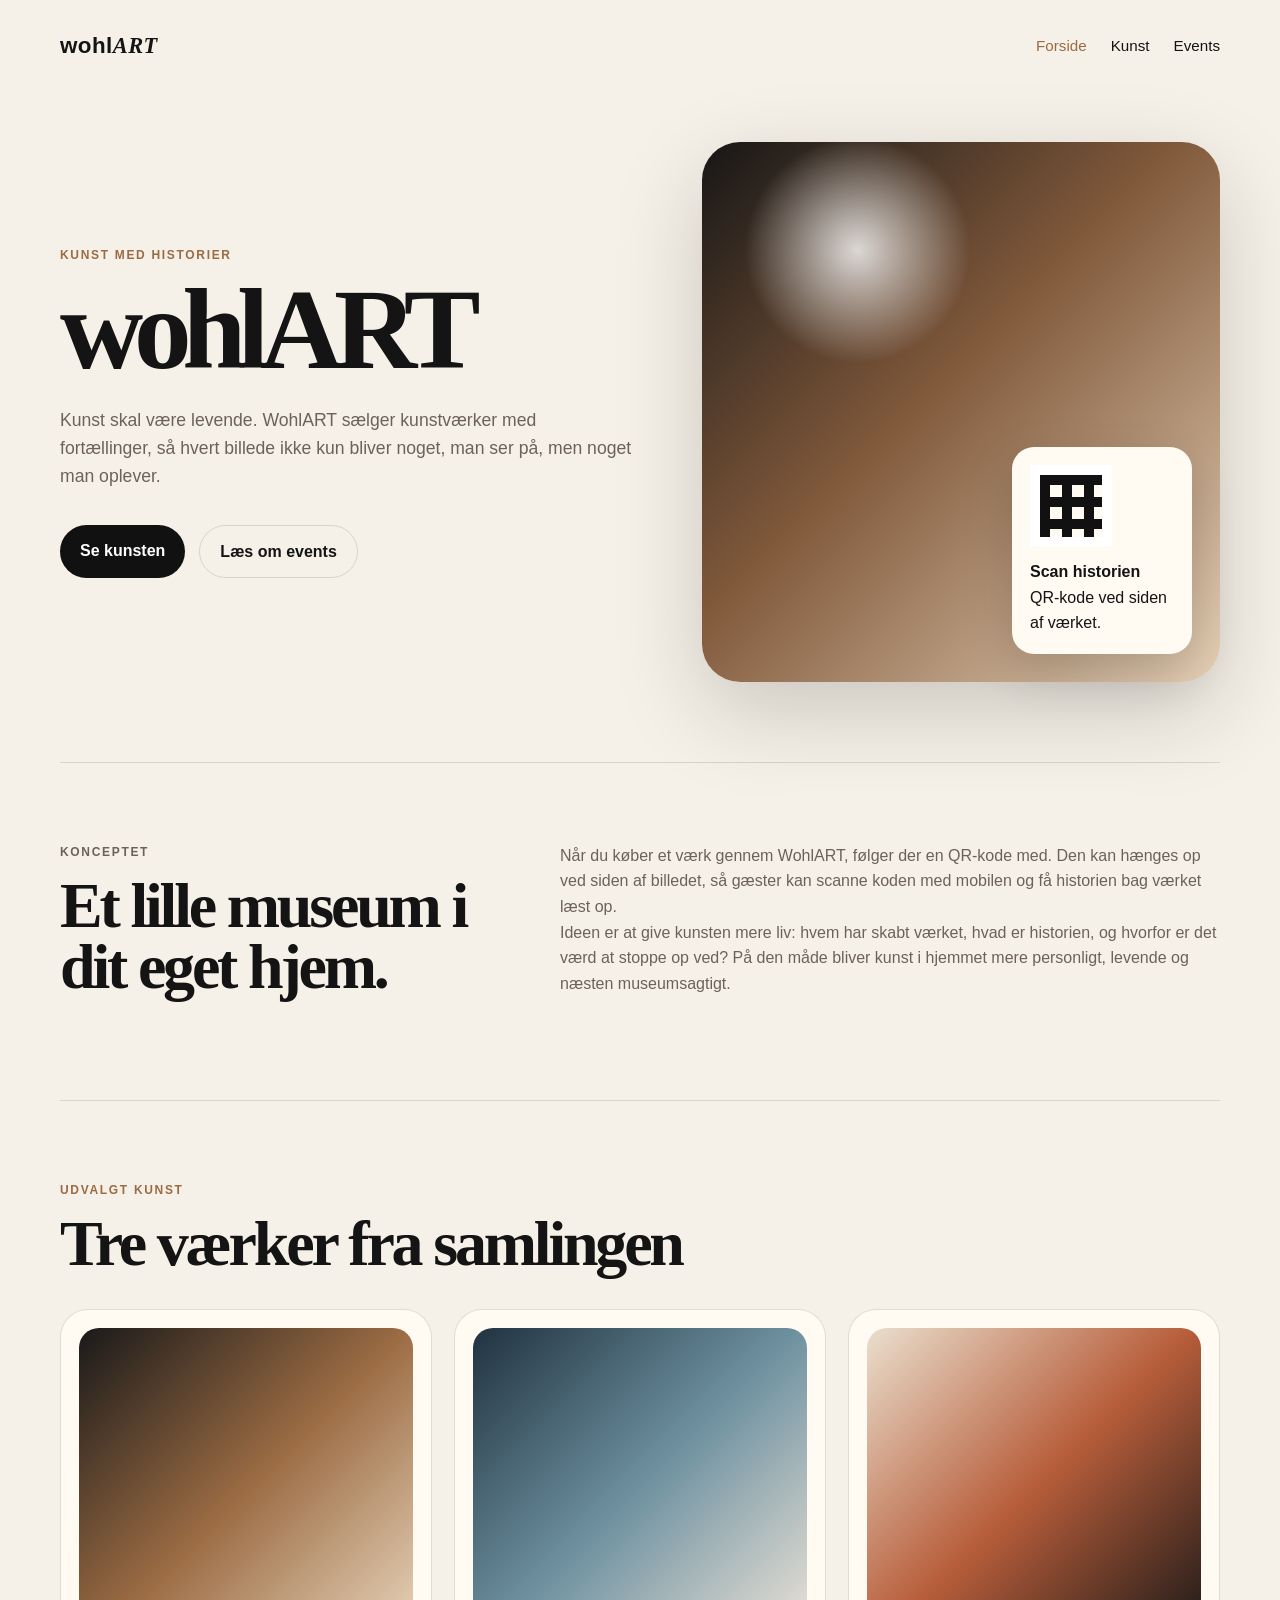
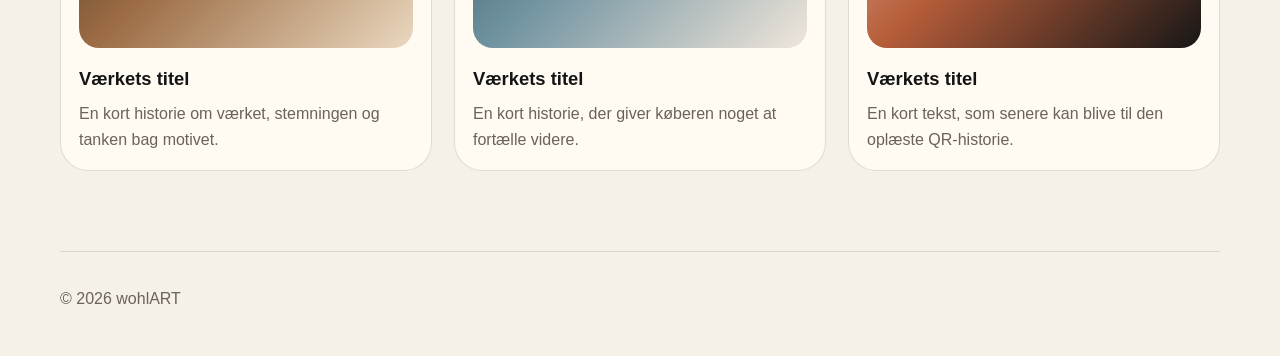
==== index.html @ 7869e597 "Add files via upload" ====
<!DOCTYPE html>
<html lang="da">
<head>
  <meta charset="UTF-8" />
  <meta name="viewport" content="width=device-width, initial-scale=1.0" />
  <title>wohlART | Forside</title>
  <link rel="stylesheet" href="styles.css" />
</head>
<body>
  <header class="header">
  <a class="logo" href="index.html">wohl<span>ART</span></a>
  <nav>
    <a class="active" href="index.html">Forside</a>
    <a class="" href="kunst.html">Kunst</a>
    <a class="" href="events.html">Events</a>
  </nav>
</header>

  <main>
    <section class="hero">
      <div>
        <p class="eyebrow">Kunst med historier</p>
        <h1>wohlART</h1>
        <p class="lead">
          Kunst skal være levende. WohlART sælger kunstværker med fortællinger,
          så hvert billede ikke kun bliver noget, man ser på, men noget man oplever.
        </p>
        <div class="actions">
          <a class="button dark" href="kunst.html">Se kunsten</a>
          <a class="button light" href="events.html">Læs om events</a>
        </div>
      </div>

      <div class="visual">
        <div class="qr-card">
          <div class="qr"></div>
          <strong>Scan historien</strong>
          <p>QR-kode ved siden af værket.</p>
        </div>
      </div>
    </section>

    <section class="section concept">
      <div>
        <p class="eyebrow">Konceptet</p>
        <h2>Et lille museum i dit eget hjem.</h2>
      </div>
      <div>
        <p>
          Når du køber et værk gennem WohlART, følger der en QR-kode med. Den kan
          hænges op ved siden af billedet, så gæster kan scanne koden med mobilen
          og få historien bag værket læst op.
        </p>
        <p>
          Ideen er at give kunsten mere liv: hvem har skabt værket, hvad er
          historien, og hvorfor er det værd at stoppe op ved? På den måde bliver
          kunst i hjemmet mere personligt, levende og næsten museumsagtigt.
        </p>
      </div>
    </section>

    <section class="section">
      <p class="eyebrow">Udvalgt kunst</p>
      <h2>Tre værker fra samlingen</h2>

      <div class="gallery">
        <article class="art-card">
          <div class="art-image"></div>
          <h3>Værkets titel</h3>
          <p>En kort historie om værket, stemningen og tanken bag motivet.</p>
        </article>

        <article class="art-card">
          <div class="art-image two"></div>
          <h3>Værkets titel</h3>
          <p>En kort historie, der giver køberen noget at fortælle videre.</p>
        </article>

        <article class="art-card">
          <div class="art-image three"></div>
          <h3>Værkets titel</h3>
          <p>En kort tekst, som senere kan blive til den oplæste QR-historie.</p>
        </article>
      </div>
    </section>
  </main>

  <footer>© 2026 wohlART</footer>
</body>
</html>
---- styles.css ----
* {
  box-sizing: border-box;
  margin: 0;
  padding: 0;
}

:root {
  --bg: #f6f1e8;
  --paper: #fffaf2;
  --text: #141414;
  --muted: #6b6259;
  --dark: #111;
  --accent: #9b6b43;
  --line: rgba(0, 0, 0, 0.12);
}

body {
  font-family: Arial, Helvetica, sans-serif;
  background: var(--bg);
  color: var(--text);
  line-height: 1.6;
}

.header {
  width: min(1160px, calc(100% - 40px));
  margin: 0 auto;
  padding: 28px 0;
  display: flex;
  justify-content: space-between;
  align-items: center;
}

.logo {
  color: var(--text);
  text-decoration: none;
  font-weight: 700;
  font-size: 1.4rem;
  letter-spacing: 0.02em;
}

.logo span {
  font-family: Georgia, serif;
  font-style: italic;
}

nav {
  display: flex;
  gap: 24px;
}

nav a {
  color: var(--text);
  text-decoration: none;
  font-size: 0.95rem;
}

nav a:hover,
nav a.active {
  color: var(--accent);
}

main {
  width: min(1160px, calc(100% - 40px));
  margin: 0 auto;
}

.hero {
  min-height: 72vh;
  display: grid;
  grid-template-columns: 1.05fr 0.95fr;
  align-items: center;
  gap: 70px;
  padding: 50px 0 80px;
}

.eyebrow {
  color: var(--accent);
  text-transform: uppercase;
  letter-spacing: 0.14em;
  font-size: 0.75rem;
  font-weight: 700;
  margin-bottom: 14px;
}

h1 {
  font-family: Georgia, serif;
  font-size: clamp(4rem, 9vw, 8.5rem);
  line-height: 0.88;
  letter-spacing: -0.08em;
  margin-bottom: 26px;
}

h2 {
  font-family: Georgia, serif;
  font-size: clamp(2.2rem, 5vw, 4.8rem);
  line-height: 0.95;
  letter-spacing: -0.05em;
  margin-bottom: 22px;
}

h3 {
  font-size: 1.15rem;
  margin: 16px 0 8px;
}

.lead {
  color: var(--muted);
  max-width: 650px;
  font-size: 1.1rem;
}

.actions {
  display: flex;
  flex-wrap: wrap;
  gap: 14px;
  margin-top: 34px;
}

.button {
  display: inline-flex;
  padding: 13px 20px;
  border-radius: 999px;
  text-decoration: none;
  font-weight: 700;
}

.button.dark {
  background: var(--dark);
  color: white;
}

.button.light {
  border: 1px solid var(--line);
  color: var(--text);
}

.visual {
  background:
    radial-gradient(circle at 30% 20%, rgba(255,255,255,0.8), transparent 20%),
    linear-gradient(135deg, #161616, #81593b 45%, #e7d2b8);
  min-height: 540px;
  border-radius: 38px;
  box-shadow: 0 30px 90px rgba(0,0,0,0.18);
  position: relative;
}

.qr-card {
  position: absolute;
  right: 28px;
  bottom: 28px;
  width: 180px;
  background: var(--paper);
  border-radius: 22px;
  padding: 18px;
  box-shadow: 0 18px 50px rgba(0,0,0,0.18);
}

.qr {
  width: 82px;
  height: 82px;
  background:
    linear-gradient(90deg, #111 10px, transparent 10px),
    linear-gradient(#111 10px, transparent 10px);
  background-size: 22px 22px;
  border: 10px solid white;
  margin-bottom: 12px;
}

.section {
  padding: 80px 0;
  border-top: 1px solid var(--line);
}

.concept {
  display: grid;
  grid-template-columns: 0.8fr 1.2fr;
  gap: 60px;
}

.concept p,
.event-text p,
.art-card p,
.page-intro p {
  color: var(--muted);
}

.gallery {
  display: grid;
  grid-template-columns: repeat(3, 1fr);
  gap: 22px;
  margin-top: 34px;
}

.art-card {
  background: var(--paper);
  border: 1px solid var(--line);
  border-radius: 28px;
  padding: 18px;
}

.art-image {
  height: 320px;
  border-radius: 20px;
  background: linear-gradient(135deg, #191919, #9b6b43, #ead8bf);
}

.art-image.two {
  background: linear-gradient(135deg, #203240, #6e91a0, #f0e6da);
}

.art-image.three {
  background: linear-gradient(135deg, #eadfce, #b75d3a, #171717);
}

.page-intro {
  padding: 70px 0 50px;
  max-width: 780px;
}

.art-grid {
  display: grid;
  grid-template-columns: repeat(4, 1fr);
  gap: 18px;
  padding-bottom: 90px;
}

.simple-art {
  border-bottom: 1px solid var(--line);
  padding-bottom: 18px;
}

.simple-art .art-image {
  height: 250px;
  margin-bottom: 14px;
}

.events-layout {
  display: grid;
  grid-template-columns: 1fr 0.9fr;
  gap: 60px;
  padding: 70px 0 90px;
}

.event-box {
  background: var(--dark);
  color: white;
  border-radius: 34px;
  padding: 42px;
}

.event-box p {
  color: rgba(255,255,255,0.72);
}

footer {
  width: min(1160px, calc(100% - 40px));
  margin: 0 auto;
  padding: 34px 0 44px;
  color: var(--muted);
  border-top: 1px solid var(--line);
}

@media (max-width: 850px) {
  .header,
  nav {
    flex-direction: column;
    gap: 18px;
  }

  .hero,
  .concept,
  .gallery,
  .events-layout {
    grid-template-columns: 1fr;
  }

  .art-grid {
    grid-template-columns: 1fr 1fr;
  }

  .visual {
    min-height: 420px;
  }
}

@media (max-width: 560px) {
  .art-grid {
    grid-template-columns: 1fr;
  }
}
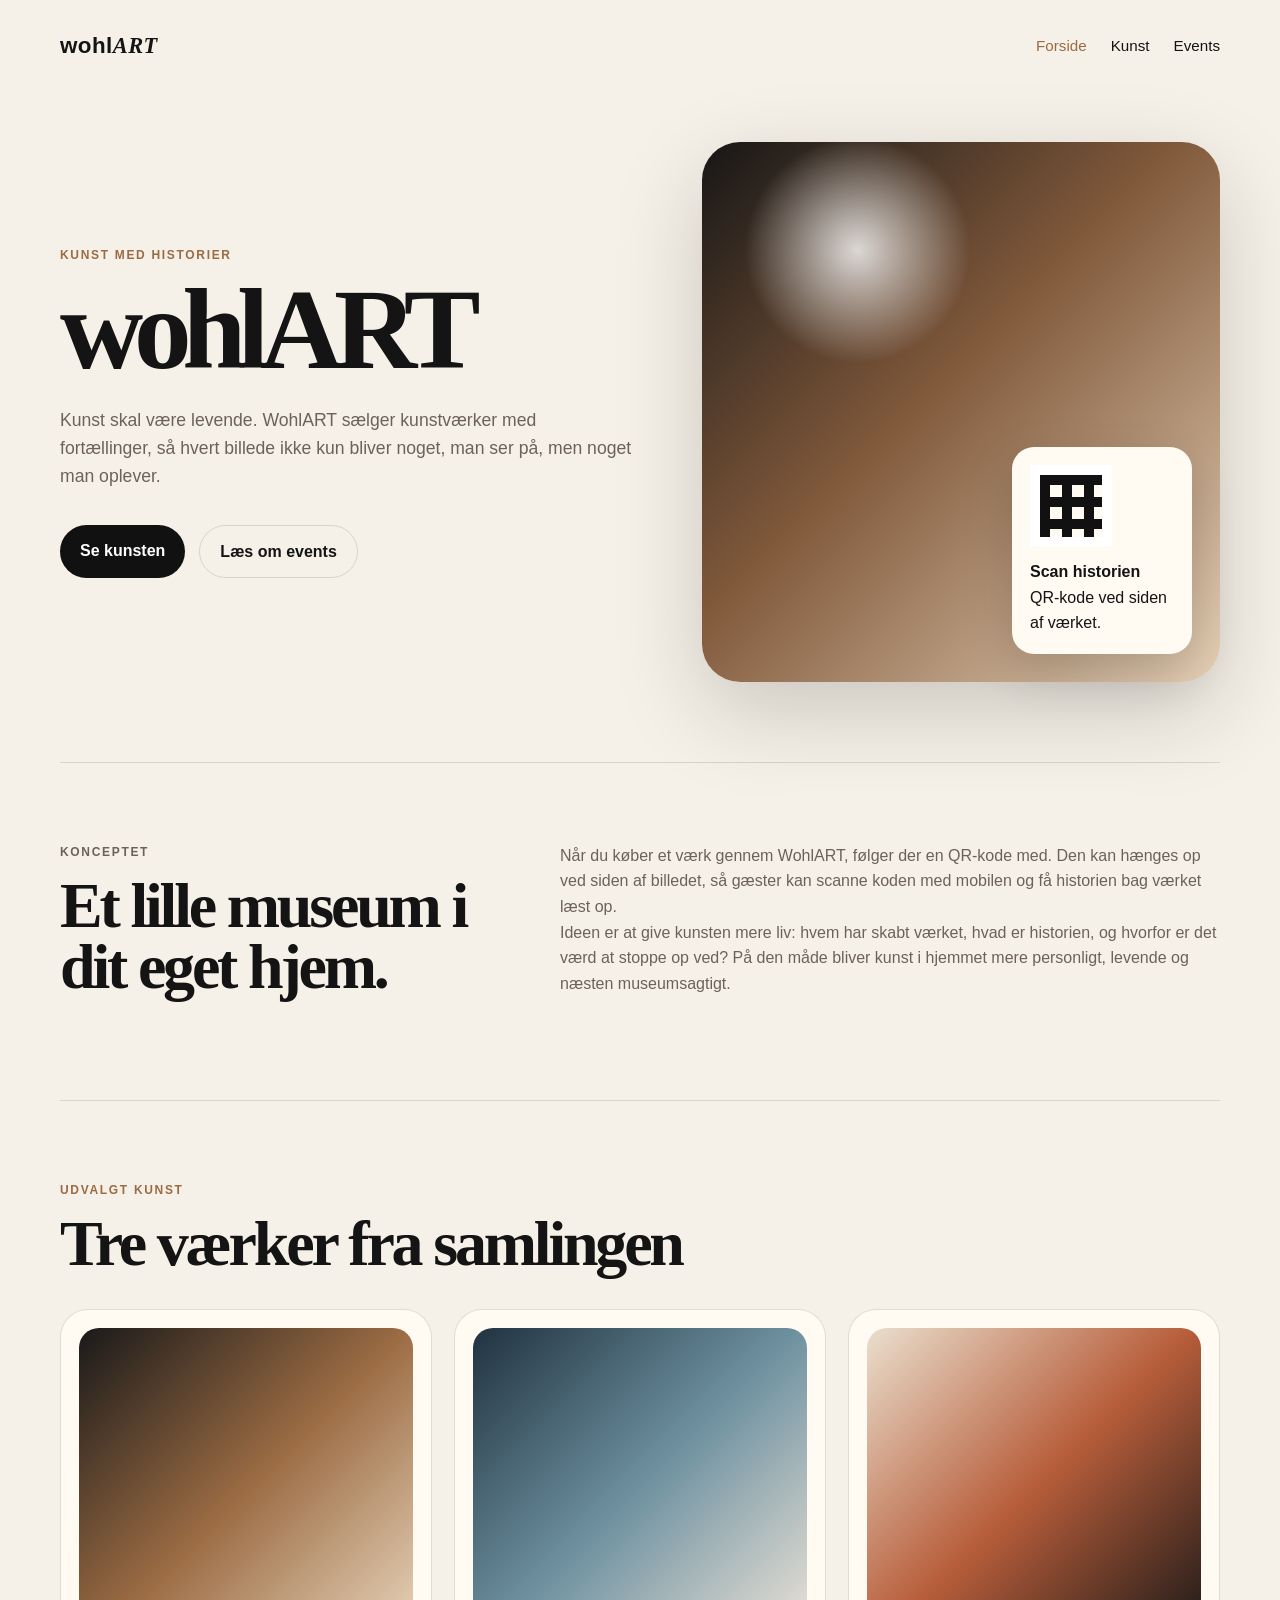
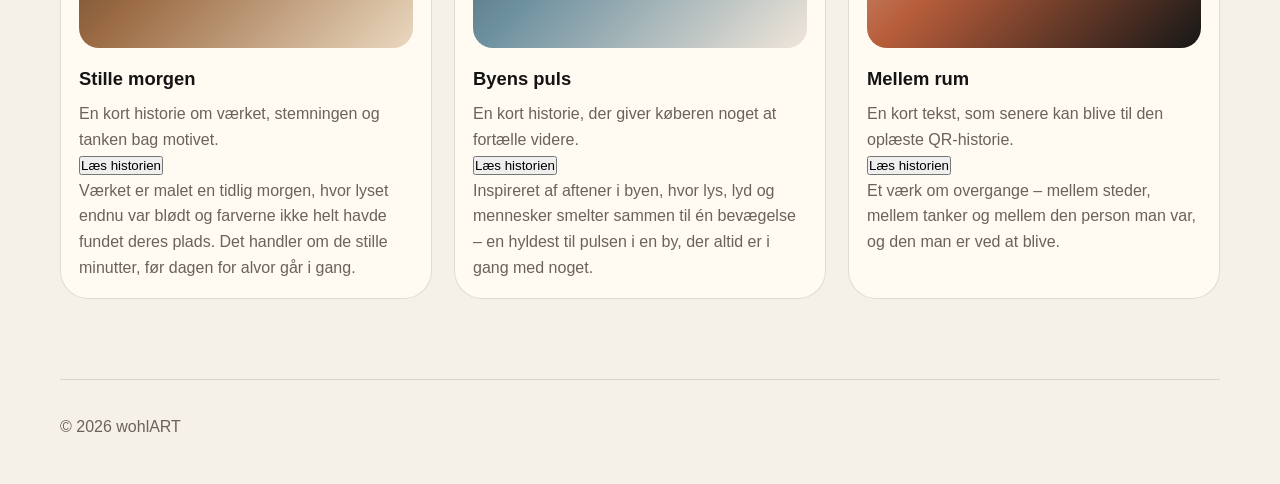
==== commit 7c2fe72f: "Update index.html" ====
--- a/index.html
+++ b/index.html
@@ -66,25 +66,43 @@
       <div class="gallery">
         <article class="art-card">
           <div class="art-image"></div>
-          <h3>Værkets titel</h3>
+          <h3>Stille morgen</h3>
           <p>En kort historie om værket, stemningen og tanken bag motivet.</p>
+          <button class="story-toggle" aria-expanded="false">Læs historien</button>
+          <p class="story">
+            Værket er malet en tidlig morgen, hvor lyset endnu var blødt og
+            farverne ikke helt havde fundet deres plads. Det handler om de
+            stille minutter, før dagen for alvor går i gang.
+          </p>
         </article>
 
         <article class="art-card">
           <div class="art-image two"></div>
-          <h3>Værkets titel</h3>
+          <h3>Byens puls</h3>
           <p>En kort historie, der giver køberen noget at fortælle videre.</p>
+          <button class="story-toggle" aria-expanded="false">Læs historien</button>
+          <p class="story">
+            Inspireret af aftener i byen, hvor lys, lyd og mennesker smelter
+            sammen til én bevægelse – en hyldest til pulsen i en by, der
+            altid er i gang med noget.
+          </p>
         </article>
 
         <article class="art-card">
           <div class="art-image three"></div>
-          <h3>Værkets titel</h3>
+          <h3>Mellem rum</h3>
           <p>En kort tekst, som senere kan blive til den oplæste QR-historie.</p>
+          <button class="story-toggle" aria-expanded="false">Læs historien</button>
+          <p class="story">
+            Et værk om overgange – mellem steder, mellem tanker og mellem
+            den person man var, og den man er ved at blive.
+          </p>
         </article>
       </div>
     </section>
   </main>
 
   <footer>© 2026 wohlART</footer>
+  <script src="script.js"></script>
 </body>
 </html>
